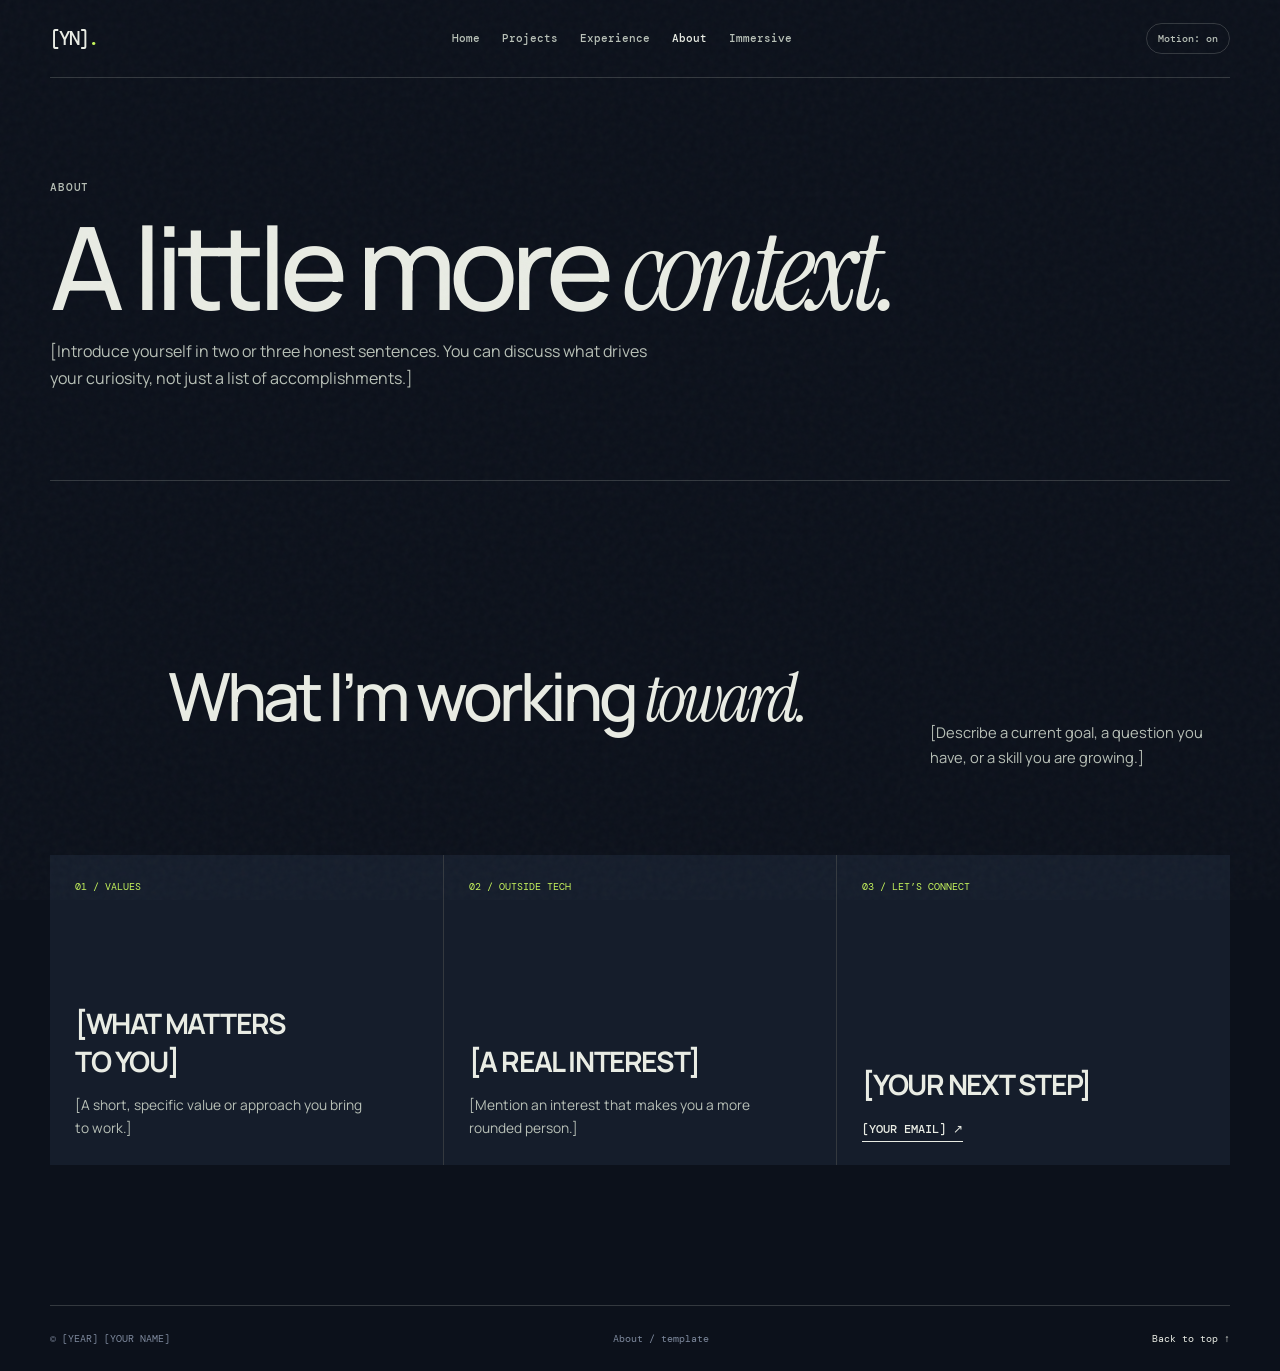
==== pages/about.html @ edbf1d2f "Build modular portfolio template" ====
<!doctype html><html lang="en"><head><meta charset="UTF-8"/><meta name="viewport" content="width=device-width, initial-scale=1.0"/><title>About — [YOUR NAME]</title><link rel="preconnect" href="https://fonts.googleapis.com"/><link rel="preconnect" href="https://fonts.gstatic.com" crossorigin/><link href="https://fonts.googleapis.com/css2?family=DM+Mono:wght@400;500&family=Instrument+Serif:ital@0;1&family=Manrope:wght@400;500;600;700;800&display=swap" rel="stylesheet"/><link rel="stylesheet" href="../assets/css/tokens.css"/><link rel="stylesheet" href="../assets/css/base.css"/><link rel="stylesheet" href="../assets/css/home.css"/></head><body><div class="noise"></div><header class="site-header container"><a class="wordmark" href="../index.html">[YN]<span>.</span></a><nav><a href="../index.html">Home</a><a href="projects.html">Projects</a><a href="experience.html">Experience</a><a class="is-active" href="about.html">About</a><a href="immersive.html">Immersive</a></nav><button class="motion-toggle" data-motion-toggle>Motion: on</button></header><main><section class="page-hero container reveal"><p class="eyebrow">About</p><h1>A little more <em>context.</em></h1><p>[Introduce yourself in two or three honest sentences. You can discuss what drives your curiosity, not just a list of accomplishments.]</p></section><section class="section container"><div class="section-intro reveal"><h2>What I’m working <em>toward.</em></h2><p>[Describe a current goal, a question you have, or a skill you are growing.]</p></div><div class="focus-grid"><article class="focus-card reveal"><span>01 / VALUES</span><h3>[WHAT MATTERS TO YOU]</h3><p>[A short, specific value or approach you bring to work.]</p></article><article class="focus-card reveal"><span>02 / OUTSIDE TECH</span><h3>[A REAL INTEREST]</h3><p>[Mention an interest that makes you a more rounded person.]</p></article><article class="focus-card reveal"><span>03 / LET’S CONNECT</span><h3>[YOUR NEXT STEP]</h3><p><a class="text-link" href="mailto:[YOUR EMAIL]">[YOUR EMAIL] ↗</a></p></article></div></section></main><footer class="site-footer container"><span>© [YEAR] [YOUR NAME]</span><span>About / template</span><a href="#top" data-to-top>Back to top ↑</a></footer><script src="../assets/js/main.js"></script></body></html>
---- assets/css/tokens.css ----
:root {
  --ink: #0c111b;
  --ink-soft: #151d2b;
  --paper: #e9ece4;
  --paper-dim: #b8c0b7;
  --line: rgba(233, 236, 228, .18);
  --acid: #c6f55b;
  --coral: #ed725e;
  --lilac: #9b9cf5;
  --serif: "Instrument Serif", Georgia, serif;
  --sans: "Manrope", Arial, sans-serif;
  --mono: "DM Mono", monospace;
  --ease: cubic-bezier(.22, 1, .36, 1);
  --container: min(1180px, calc(100% - 48px));
}

@media (max-width: 600px) { :root { --container: min(100% - 32px, 1180px); } }
---- assets/css/base.css ----
* { box-sizing: border-box; }
html { scroll-behavior: smooth; background: var(--ink); }
body { margin: 0; background: var(--ink); color: var(--paper); font-family: var(--sans); -webkit-font-smoothing: antialiased; }
body::selection { background: var(--acid); color: var(--ink); }
a { color: inherit; } button { font: inherit; }
.container { width: var(--container); margin-inline: auto; }
.noise { position: fixed; z-index: 9; inset: 0; pointer-events: none; opacity: .04; background-image: url("data:image/svg+xml,%3Csvg viewBox='0 0 160 160' xmlns='http://www.w3.org/2000/svg'%3E%3Cfilter id='n'%3E%3CfeTurbulence type='fractalNoise' baseFrequency='.9' numOctaves='4' stitchTiles='stitch'/%3E%3C/filter%3E%3Crect width='100%25' height='100%25' filter='url(%23n)' opacity='.8'/%3E%3C/svg%3E"); }
.site-header { min-height: 78px; display: flex; align-items: center; justify-content: space-between; gap: 18px; position: relative; z-index: 10; border-bottom: 1px solid var(--line); }
.wordmark { text-decoration: none; font: 500 1.2rem var(--mono); letter-spacing: -.08em; } .wordmark span { color: var(--acid); }
nav { display: flex; gap: 22px; align-items: center; } nav a { color: var(--paper-dim); font: 500 .71rem var(--mono); text-decoration: none; transition: color .35s var(--ease); } nav a:hover, nav a.is-active { color: var(--paper); }
.motion-toggle { border: 1px solid var(--line); background: transparent; color: var(--paper-dim); border-radius: 100px; padding: 8px 11px; font: 500 .65rem var(--mono); cursor: pointer; transition: border-color .3s, color .3s; } .motion-toggle:hover { border-color: var(--acid); color: var(--acid); }
.eyebrow { color: var(--paper-dim); font: 500 .68rem var(--mono); letter-spacing: .08em; line-height: 1.6; text-transform: uppercase; }
.pulse { display: inline-block; width: 7px; height: 7px; margin-right: 8px; border-radius: 50%; background: var(--acid); box-shadow: 0 0 0 0 rgba(198,245,91,.6); animation: pulse 2.4s infinite; }
.section { padding-block: 140px; }.section-label { color: #788295; display: flex; gap: 38px; align-items: center; font: 500 .68rem var(--mono); letter-spacing: .08em; text-transform: uppercase; } .section-label span:first-child { color: var(--acid); }.section-label-light { color: #a6b0c5; }
h1, h2, h3, p { margin-top: 0; }h1, h2 { font-weight: 500; letter-spacing: -.06em; } em { font-family: var(--serif); font-weight: 400; } .lede { max-width: 520px; color: var(--paper-dim); font-size: clamp(1rem, 1.5vw, 1.14rem); line-height: 1.7; } .lede strong { color: var(--paper); font-weight: 600; }
.button { display: inline-flex; align-items: center; gap: 22px; padding: 13px 16px; font: 500 .72rem var(--mono); letter-spacing: .02em; text-decoration: none; transition: transform .35s var(--ease), background .35s var(--ease); }.button span { font-size: 1rem; }.button:hover { transform: translateY(-3px); }.button-primary { background: var(--acid); color: var(--ink); }.button-light { background: var(--paper); color: var(--ink); }.text-link { border-bottom: 1px solid currentColor; padding-bottom: 4px; color: var(--paper); font: 500 .73rem var(--mono); text-decoration: none; }.text-link span { color: var(--acid); margin-left: 5px; }
.site-footer { display: flex; justify-content: space-between; gap: 16px; padding-block: 26px; color: #7e899d; border-top: 1px solid var(--line); font: 400 .64rem var(--mono); }.site-footer a { color: var(--paper); text-decoration: none; }
.page-hero { padding-block: 100px 72px; border-bottom: 1px solid var(--line); }.page-hero h1 { max-width: 850px; margin: 20px 0 15px; font-size: clamp(3.8rem, 9vw, 8.6rem); line-height: .88; }.page-hero p { max-width: 610px; color: var(--paper-dim); line-height: 1.7; }
.reveal { opacity: 0; transform: translateY(24px); transition: opacity .8s var(--ease), transform .8s var(--ease); }.reveal.is-visible { opacity: 1; transform: none; }.reveal-delay { transition-delay: .14s; }.reveal-delay-2 { transition-delay: .26s; }
body[data-motion="reduced"] *, body[data-motion="none"] * { animation-duration: .01ms !important; animation-iteration-count: 1 !important; transition-duration: .01ms !important; scroll-behavior: auto !important; }
@keyframes pulse { 60% { box-shadow: 0 0 0 8px rgba(198,245,91,0); } }
@media (max-width: 760px) { .site-header { min-height: 68px; } nav { gap: 11px; overflow-x: auto; } nav a { font-size: .62rem; } .motion-toggle { display: none; } .section { padding-block: 82px; } .site-footer { flex-direction: column; } }
---- assets/css/home.css ----
.hero { min-height: calc(100svh - 78px); padding-top: clamp(70px, 11vw, 154px); position: relative; overflow: hidden; }.hero-copy { position: relative; z-index: 2; }.hero h1 { max-width: 890px; margin: 17px 0 25px; font-size: clamp(4.1rem, 10vw, 9.6rem); line-height: .83; }.action-row { display: flex; align-items: center; gap: 25px; margin-top: 36px; }.hero-footer { position: absolute; bottom: 30px; left: max(24px, calc((100% - min(1180px, calc(100% - 48px))) / 2)); right: max(24px, calc((100% - min(1180px, calc(100% - 48px))) / 2)); display: flex; align-items: center; gap: 13px; color: #7e899d; font: .63rem var(--mono); text-transform: uppercase; letter-spacing: .05em; }.hero-footer span:last-child { margin-left: auto; }.scroll-line { width: 72px; height: 1px; background: var(--line); }
.hero-orbit { width: clamp(280px, 37vw, 510px); height: clamp(280px, 37vw, 510px); position: absolute; z-index: 1; top: 50px; right: -2%; border-radius: 50%; background: radial-gradient(circle at 42% 35%, rgba(155,156,245,.58), transparent 23%), radial-gradient(circle at 65% 70%, rgba(198,245,91,.35), transparent 31%), #172133; box-shadow: inset -35px -35px 70px rgba(3,7,14,.8), 0 24px 120px rgba(0,0,0,.3); }.orbit-ring { position: absolute; border: 1px solid rgba(233,236,228,.3); border-radius: 50%; }.ring-one { inset: 10%; transform: rotateX(63deg) rotateZ(-20deg); animation: orbit 12s linear infinite; }.ring-two { inset: 26%; transform: rotateY(68deg) rotateZ(42deg); animation: orbit 9s linear reverse infinite; }.orbit-dot { position: absolute; width: 9px; height: 9px; border-radius: 50%; background: var(--acid); box-shadow: 0 0 24px var(--acid); }.dot-one { left: 16%; top: 38%; }.dot-two { right: 19%; bottom: 28%; width: 6px; height: 6px; background: var(--coral); box-shadow: 0 0 20px var(--coral); }.orbit-core { position: absolute; inset: 31%; display: grid; place-content: center; border: 1px solid rgba(233,236,228,.35); border-radius: 50%; text-align: center; background: rgba(11,17,27,.18); backdrop-filter: blur(3px); }.orbit-core span { font: 500 2rem var(--mono); }.orbit-core small { margin-top: 5px; color: var(--paper-dim); font: .48rem/1.55 var(--mono); letter-spacing: .12em; }.orbit-caption { position: absolute; right: -16px; top: 24%; color: var(--paper); font: 500 .65rem/1.45 var(--mono); letter-spacing: .08em; text-transform: uppercase; }
.section-intro { display: grid; grid-template-columns: minmax(0, 1fr) 300px; gap: 56px; margin: 44px 0 70px 118px; }.section-intro h2, .work-heading h2 { font-size: clamp(2.8rem, 5.2vw, 5.3rem); line-height: .92; }.section-intro p { color: var(--paper-dim); font-size: .92rem; line-height: 1.7; align-self: end; }.signal-list { padding: 0; margin: 0; list-style: none; border-top: 1px solid var(--line); }.signal-item { display: grid; grid-template-columns: 118px 1fr; gap: 20px; padding: 28px 0 32px; border-bottom: 1px solid var(--line); }.signal-item time, .signal-item .index { color: var(--acid); font: .67rem var(--mono); }.signal-item div { display: grid; grid-template-columns: 50px minmax(180px, .7fr) 1.3fr; align-items: start; }.signal-item h3 { margin: 0; font-size: clamp(1.1rem, 1.7vw, 1.45rem); letter-spacing: -.04em; }.signal-item p { margin: 0; color: var(--paper-dim); font-size: .86rem; line-height: 1.7; }
.focus-section { background: var(--ink-soft); }.focus-grid { display: grid; grid-template-columns: repeat(3,1fr); gap: 1px; margin-top: 42px; background: var(--line); }.focus-card { min-height: 310px; padding: 25px; background: var(--ink-soft); display: flex; flex-direction: column; transition: background .4s var(--ease); }.focus-card:hover { background: #202b3e; }.focus-card span { color: var(--acid); font: .65rem var(--mono); }.focus-card h3 { max-width: 240px; margin: auto 0 14px; font-size: clamp(1.45rem, 2.2vw, 2rem); letter-spacing: -.05em; }.focus-card p { color: var(--paper-dim); max-width: 290px; margin: 0; font-size: .86rem; line-height: 1.65; }
.work-heading { display: flex; align-items: end; justify-content: space-between; gap: 32px; margin: 42px 0 55px 118px; }.work-heading h2 { margin: 0; }.work-grid { display: grid; grid-template-columns: 1.4fr 1fr; gap: 12px; }.work-card { min-height: 405px; padding: 18px; display: grid; grid-template-rows: auto 1fr auto; position: relative; background: #d7ddd3; color: var(--ink); overflow: hidden; text-decoration: none; transition: transform .45s var(--ease); }.work-card:hover { transform: translateY(-6px); }.work-card-large { grid-row: span 2; min-height: 822px; background: #ccd5fc; }.work-index, .work-meta p { font: .67rem var(--mono); }.work-card b { position: absolute; top: 18px; right: 18px; font-size: 1.2rem; transition: transform .4s var(--ease); }.work-card:hover b { transform: translate(4px, -4px); }.work-meta { position: relative; z-index: 2; }.work-meta p { margin: 0 0 8px; opacity: .65; }.work-meta h3 { margin: 0 0 5px; font-size: clamp(1.6rem, 2.8vw, 2.7rem); letter-spacing: -.07em; }.work-meta span { font: .64rem var(--mono); opacity: .7; }.project-shape { position: absolute; inset: 24%; display: grid; place-items: center; }.project-shape i { display: block; position: absolute; border-radius: 50%; }.shape-coral i:nth-child(1) { width: 70%; aspect-ratio: 1; border: 1px solid #ef725e; }.shape-coral i:nth-child(2) { width: 40%; aspect-ratio: 1; background: var(--coral); box-shadow: 0 0 0 25px rgba(237,114,94,.12); }.shape-coral i:nth-child(3) { width: 11px; height: 11px; top: 18%; right: 16%; background: var(--ink); }.shape-lilac { inset: 18%; }.shape-lilac i:first-child { width: 80%; aspect-ratio: 1; background: var(--lilac); clip-path: polygon(50% 0, 100% 50%, 50% 100%, 0 50%); }.shape-lilac i:last-child { width: 38%; aspect-ratio: 1; background: var(--ink); transform: rotate(45deg); }.shape-lime i:first-child { width: 82%; aspect-ratio: 1; background: var(--acid); border-radius: 46% 54% 65% 35% / 53% 34% 66% 47%; }.shape-lime i:nth-child(2) { width: 56%; height: 2px; background: var(--ink); transform: rotate(-42deg); }.shape-lime i:last-child { width: 13px; height: 13px; background: var(--ink); right: 12%; bottom: 8%; }
.closing-section { padding: 130px 0; color: var(--ink); background: var(--acid); }.closing-section .eyebrow { color: #3d5420; }.closing-section h2 { margin: 26px 0 35px; font-size: clamp(3.5rem, 8vw, 8rem); line-height: .83; }.closing-section .button { background: var(--ink); color: var(--paper); }
@keyframes orbit { to { transform: rotateX(63deg) rotateZ(340deg); } }
@media (max-width: 900px) { .hero-orbit { opacity: .65; right: -16%; top: 120px; }.section-intro, .work-heading { margin-left: 0; }.section-intro { grid-template-columns: 1fr; gap: 12px; }.signal-item { grid-template-columns: 90px 1fr; }.signal-item div { grid-template-columns: 42px 1fr; }.signal-item p { grid-column: 2; margin-top: 12px; }.work-grid { grid-template-columns: 1fr 1fr; }.work-card-large { grid-row: auto; grid-column: 1 / -1; min-height: 500px; } }
@media (max-width: 600px) { .hero { min-height: 760px; padding-top: 83px; }.hero h1 { font-size: clamp(3.7rem, 17vw, 5.7rem); }.hero-orbit { width: 270px; height: 270px; top: 370px; right: -55px; }.hero-footer { bottom: 24px; }.hero-footer span:first-child, .scroll-line { display: none; }.action-row { align-items: flex-start; flex-direction: column; gap: 20px; }.signal-item { grid-template-columns: 1fr; gap: 12px; }.focus-grid, .work-grid { grid-template-columns: 1fr; }.work-card, .work-card-large { min-height: 370px; grid-column: auto; }.work-heading { align-items: flex-start; flex-direction: column; }.closing-section { padding-block: 90px; } }
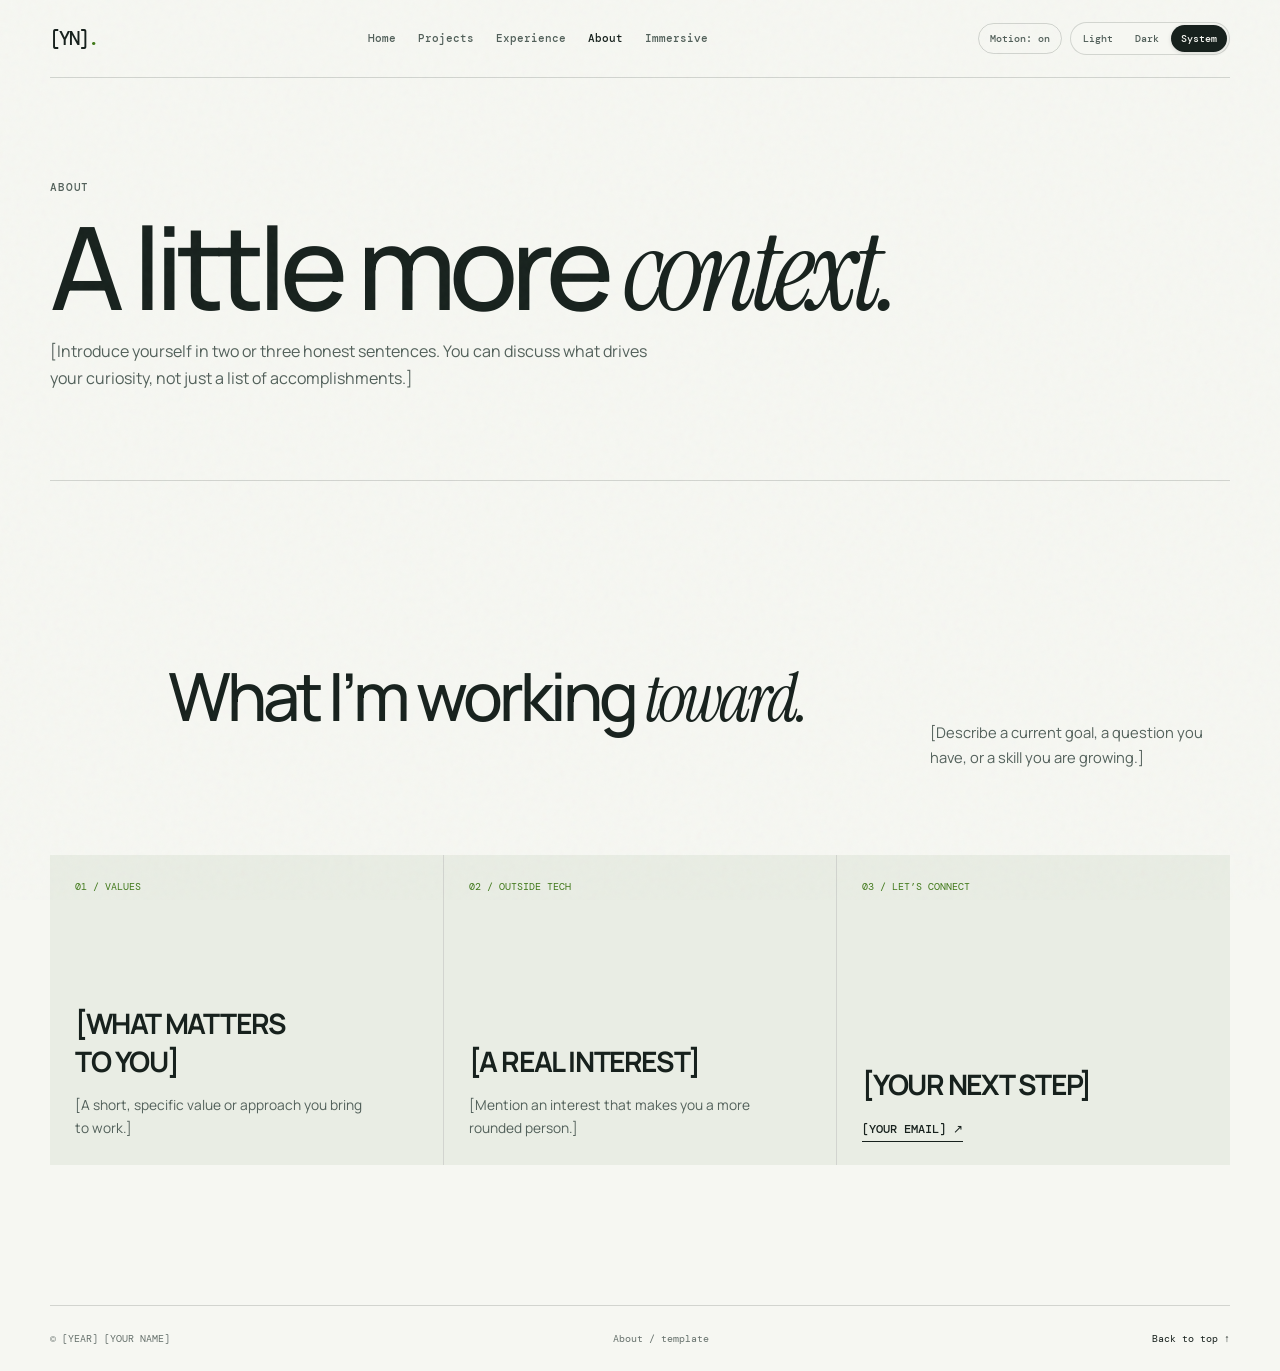
==== commit 1e05aed8: "Add Light, Dark, and System theme selector" ====
--- a/pages/about.html
+++ b/pages/about.html
@@ -1 +1,33 @@
-<!doctype html><html lang="en"><head><meta charset="UTF-8"/><meta name="viewport" content="width=device-width, initial-scale=1.0"/><title>About — [YOUR NAME]</title><link rel="preconnect" href="https://fonts.googleapis.com"/><link rel="preconnect" href="https://fonts.gstatic.com" crossorigin/><link href="https://fonts.googleapis.com/css2?family=DM+Mono:wght@400;500&family=Instrument+Serif:ital@0;1&family=Manrope:wght@400;500;600;700;800&display=swap" rel="stylesheet"/><link rel="stylesheet" href="../assets/css/tokens.css"/><link rel="stylesheet" href="../assets/css/base.css"/><link rel="stylesheet" href="../assets/css/home.css"/></head><body><div class="noise"></div><header class="site-header container"><a class="wordmark" href="../index.html">[YN]<span>.</span></a><nav><a href="../index.html">Home</a><a href="projects.html">Projects</a><a href="experience.html">Experience</a><a class="is-active" href="about.html">About</a><a href="immersive.html">Immersive</a></nav><button class="motion-toggle" data-motion-toggle>Motion: on</button></header><main><section class="page-hero container reveal"><p class="eyebrow">About</p><h1>A little more <em>context.</em></h1><p>[Introduce yourself in two or three honest sentences. You can discuss what drives your curiosity, not just a list of accomplishments.]</p></section><section class="section container"><div class="section-intro reveal"><h2>What I’m working <em>toward.</em></h2><p>[Describe a current goal, a question you have, or a skill you are growing.]</p></div><div class="focus-grid"><article class="focus-card reveal"><span>01 / VALUES</span><h3>[WHAT MATTERS TO YOU]</h3><p>[A short, specific value or approach you bring to work.]</p></article><article class="focus-card reveal"><span>02 / OUTSIDE TECH</span><h3>[A REAL INTEREST]</h3><p>[Mention an interest that makes you a more rounded person.]</p></article><article class="focus-card reveal"><span>03 / LET’S CONNECT</span><h3>[YOUR NEXT STEP]</h3><p><a class="text-link" href="mailto:[YOUR EMAIL]">[YOUR EMAIL] ↗</a></p></article></div></section></main><footer class="site-footer container"><span>© [YEAR] [YOUR NAME]</span><span>About / template</span><a href="#top" data-to-top>Back to top ↑</a></footer><script src="../assets/js/main.js"></script></body></html>
+<!doctype html>
+<html lang="en">
+  <head>
+    <meta charset="UTF-8" />
+    <meta name="viewport" content="width=device-width, initial-scale=1.0" />
+    <title>About — [YOUR NAME]</title>
+    <script>(function(){var m;try{m=localStorage.getItem('portfolio-theme')}catch(e){}if(m!=='light'&&m!=='dark'&&m!=='system')m='system';var d=window.matchMedia&&window.matchMedia('(prefers-color-scheme: dark)').matches;document.documentElement.dataset.theme=m==='system'?(d?'dark':'light'):m;document.documentElement.dataset.themeMode=m}())</script>
+    <link rel="preconnect" href="https://fonts.googleapis.com" />
+    <link rel="preconnect" href="https://fonts.gstatic.com" crossorigin />
+    <link href="https://fonts.googleapis.com/css2?family=DM+Mono:wght@400;500&family=Instrument+Serif:ital@0;1&family=Manrope:wght@400;500;600;700;800&display=swap" rel="stylesheet" />
+    <link rel="stylesheet" href="../assets/css/tokens.css" />
+    <link rel="stylesheet" href="../assets/css/base.css" />
+    <link rel="stylesheet" href="../assets/css/home.css" />
+  </head>
+  <body>
+    <div class="noise" aria-hidden="true"></div>
+    <header class="site-header container">
+      <a class="wordmark" href="../index.html" aria-label="Home">[YN]<span>.</span></a>
+      <nav aria-label="Primary navigation"><a href="../index.html">Home</a><a href="projects.html">Projects</a><a href="experience.html">Experience</a><a class="is-active" href="about.html">About</a><a href="immersive.html">Immersive</a></nav>
+      <div class="site-controls"><button class="motion-toggle" type="button" aria-pressed="false" data-motion-toggle>Motion: on</button><div class="theme-switcher" role="group" aria-label="Colour theme"><button class="theme-choice" type="button" aria-pressed="false" data-theme-choice="light">Light</button><button class="theme-choice" type="button" aria-pressed="false" data-theme-choice="dark">Dark</button><button class="theme-choice" type="button" aria-pressed="false" data-theme-choice="system">System</button></div></div>
+    </header>
+    <main>
+      <section class="page-hero container reveal"><p class="eyebrow">About</p><h1>A little more <em>context.</em></h1><p>[Introduce yourself in two or three honest sentences. You can discuss what drives your curiosity, not just a list of accomplishments.]</p></section>
+      <section class="section container">
+        <div class="section-intro reveal"><h2>What I’m working <em>toward.</em></h2><p>[Describe a current goal, a question you have, or a skill you are growing.]</p></div>
+        <div class="focus-grid"><article class="focus-card reveal"><span>01 / VALUES</span><h3>[WHAT MATTERS TO YOU]</h3><p>[A short, specific value or approach you bring to work.]</p></article><article class="focus-card reveal"><span>02 / OUTSIDE TECH</span><h3>[A REAL INTEREST]</h3><p>[Mention an interest that makes you a more rounded person.]</p></article><article class="focus-card reveal"><span>03 / LET’S CONNECT</span><h3>[YOUR NEXT STEP]</h3><p><a class="text-link" href="mailto:[YOUR EMAIL]">[YOUR EMAIL] ↗</a></p></article></div>
+      </section>
+    </main>
+    <footer class="site-footer container"><span>© [YEAR] [YOUR NAME]</span><span>About / template</span><a href="#top" data-to-top>Back to top ↑</a></footer>
+    <script src="../assets/js/main.js"></script>
+  </body>
+</html>
+
--- a/assets/css/tokens.css
+++ b/assets/css/tokens.css
@@ -1,12 +1,24 @@
 :root {
   --ink: #0c111b;
   --ink-soft: #151d2b;
+  --ink-contrast: #0c111b;
   --paper: #e9ece4;
   --paper-dim: #b8c0b7;
   --line: rgba(233, 236, 228, .18);
   --acid: #c6f55b;
   --coral: #ed725e;
   --lilac: #9b9cf5;
+  --surface-hover: #202b3e;
+  --label-muted: #788295;
+  --label-on-surface: #a6b0c5;
+  --footer-muted: #7e899d;
+  --orbit-surface: #172133;
+  --orbit-inset-shadow: rgba(3, 7, 14, .8);
+  --orbit-drop-shadow: rgba(0, 0, 0, .3);
+  --orbit-ring: rgba(233, 236, 228, .3);
+  --orbit-core: rgba(11, 17, 27, .18);
+  --immersive-bg: #080d16;
+  --immersive-guide: #94a0b2;
   --serif: "Instrument Serif", Georgia, serif;
   --sans: "Manrope", Arial, sans-serif;
   --mono: "DM Mono", monospace;
@@ -14,4 +26,28 @@
   --container: min(1180px, calc(100% - 48px));
 }
 
+:root[data-theme="light"] {
+  --ink: #f6f7f2;
+  --ink-soft: #e9ede4;
+  --ink-contrast: #121a17;
+  --paper: #17211d;
+  --paper-dim: #52605a;
+  --line: rgba(23, 33, 29, .16);
+  --acid: #3f7818;
+  --coral: #bf5545;
+  --lilac: #6665c8;
+  --surface-hover: #dce3d6;
+  --label-muted: #64716a;
+  --label-on-surface: #5f6d65;
+  --footer-muted: #66716c;
+  --orbit-surface: #dce1f0;
+  --orbit-inset-shadow: rgba(78, 87, 124, .19);
+  --orbit-drop-shadow: rgba(35, 45, 40, .14);
+  --orbit-ring: rgba(23, 33, 29, .3);
+  --orbit-core: rgba(246, 247, 242, .44);
+  --immersive-bg: #eef2e9;
+  --immersive-guide: #52605a;
+}
+
 @media (max-width: 600px) { :root { --container: min(100% - 32px, 1180px); } }
+
--- a/assets/css/base.css
+++ b/assets/css/base.css
@@ -1,22 +1,23 @@
 * { box-sizing: border-box; }
 html { scroll-behavior: smooth; background: var(--ink); }
-body { margin: 0; background: var(--ink); color: var(--paper); font-family: var(--sans); -webkit-font-smoothing: antialiased; }
-body::selection { background: var(--acid); color: var(--ink); }
+body { margin: 0; background: var(--ink); color: var(--paper); font-family: var(--sans); -webkit-font-smoothing: antialiased; transition: background-color .45s var(--ease), color .45s var(--ease); }
+body::selection { background: var(--acid); color: var(--ink-contrast); }
 a { color: inherit; } button { font: inherit; }
 .container { width: var(--container); margin-inline: auto; }
 .noise { position: fixed; z-index: 9; inset: 0; pointer-events: none; opacity: .04; background-image: url("data:image/svg+xml,%3Csvg viewBox='0 0 160 160' xmlns='http://www.w3.org/2000/svg'%3E%3Cfilter id='n'%3E%3CfeTurbulence type='fractalNoise' baseFrequency='.9' numOctaves='4' stitchTiles='stitch'/%3E%3C/filter%3E%3Crect width='100%25' height='100%25' filter='url(%23n)' opacity='.8'/%3E%3C/svg%3E"); }
 .site-header { min-height: 78px; display: flex; align-items: center; justify-content: space-between; gap: 18px; position: relative; z-index: 10; border-bottom: 1px solid var(--line); }
 .wordmark { text-decoration: none; font: 500 1.2rem var(--mono); letter-spacing: -.08em; } .wordmark span { color: var(--acid); }
 nav { display: flex; gap: 22px; align-items: center; } nav a { color: var(--paper-dim); font: 500 .71rem var(--mono); text-decoration: none; transition: color .35s var(--ease); } nav a:hover, nav a.is-active { color: var(--paper); }
-.motion-toggle { border: 1px solid var(--line); background: transparent; color: var(--paper-dim); border-radius: 100px; padding: 8px 11px; font: 500 .65rem var(--mono); cursor: pointer; transition: border-color .3s, color .3s; } .motion-toggle:hover { border-color: var(--acid); color: var(--acid); }
+.site-controls { display: flex; align-items: center; gap: 8px; }.theme-switcher { display: inline-flex; align-items: center; gap: 2px; padding: 2px; border: 1px solid var(--line); border-radius: 100px; background: color-mix(in srgb, var(--ink) 92%, transparent); }.theme-choice, .motion-toggle { border: 1px solid transparent; background: transparent; color: var(--paper-dim); border-radius: 100px; padding: 6px 9px; font: 500 .65rem var(--mono); cursor: pointer; transition: border-color .3s, color .3s, background-color .3s var(--ease), box-shadow .3s var(--ease); }.theme-choice:hover, .motion-toggle:hover { color: var(--paper); }.theme-choice.is-active { background: var(--paper); color: var(--ink); box-shadow: 0 1px 4px rgba(0, 0, 0, .14); }.motion-toggle { border-color: var(--line); padding: 8px 11px; }.motion-toggle:hover { border-color: var(--acid); color: var(--acid); }
 .eyebrow { color: var(--paper-dim); font: 500 .68rem var(--mono); letter-spacing: .08em; line-height: 1.6; text-transform: uppercase; }
 .pulse { display: inline-block; width: 7px; height: 7px; margin-right: 8px; border-radius: 50%; background: var(--acid); box-shadow: 0 0 0 0 rgba(198,245,91,.6); animation: pulse 2.4s infinite; }
-.section { padding-block: 140px; }.section-label { color: #788295; display: flex; gap: 38px; align-items: center; font: 500 .68rem var(--mono); letter-spacing: .08em; text-transform: uppercase; } .section-label span:first-child { color: var(--acid); }.section-label-light { color: #a6b0c5; }
+.section { padding-block: 140px; }.section-label { color: var(--label-muted); display: flex; gap: 38px; align-items: center; font: 500 .68rem var(--mono); letter-spacing: .08em; text-transform: uppercase; } .section-label span:first-child { color: var(--acid); }.section-label-light { color: var(--label-on-surface); }
 h1, h2, h3, p { margin-top: 0; }h1, h2 { font-weight: 500; letter-spacing: -.06em; } em { font-family: var(--serif); font-weight: 400; } .lede { max-width: 520px; color: var(--paper-dim); font-size: clamp(1rem, 1.5vw, 1.14rem); line-height: 1.7; } .lede strong { color: var(--paper); font-weight: 600; }
-.button { display: inline-flex; align-items: center; gap: 22px; padding: 13px 16px; font: 500 .72rem var(--mono); letter-spacing: .02em; text-decoration: none; transition: transform .35s var(--ease), background .35s var(--ease); }.button span { font-size: 1rem; }.button:hover { transform: translateY(-3px); }.button-primary { background: var(--acid); color: var(--ink); }.button-light { background: var(--paper); color: var(--ink); }.text-link { border-bottom: 1px solid currentColor; padding-bottom: 4px; color: var(--paper); font: 500 .73rem var(--mono); text-decoration: none; }.text-link span { color: var(--acid); margin-left: 5px; }
-.site-footer { display: flex; justify-content: space-between; gap: 16px; padding-block: 26px; color: #7e899d; border-top: 1px solid var(--line); font: 400 .64rem var(--mono); }.site-footer a { color: var(--paper); text-decoration: none; }
+.button { display: inline-flex; align-items: center; gap: 22px; padding: 13px 16px; font: 500 .72rem var(--mono); letter-spacing: .02em; text-decoration: none; transition: transform .35s var(--ease), background .35s var(--ease); }.button span { font-size: 1rem; }.button:hover { transform: translateY(-3px); }.button-primary { background: var(--acid); color: var(--ink-contrast); }.button-light { background: var(--paper); color: var(--ink); }.text-link { border-bottom: 1px solid currentColor; padding-bottom: 4px; color: var(--paper); font: 500 .73rem var(--mono); text-decoration: none; }.text-link span { color: var(--acid); margin-left: 5px; }
+.site-footer { display: flex; justify-content: space-between; gap: 16px; padding-block: 26px; color: var(--footer-muted); border-top: 1px solid var(--line); font: 400 .64rem var(--mono); }.site-footer a { color: var(--paper); text-decoration: none; }
 .page-hero { padding-block: 100px 72px; border-bottom: 1px solid var(--line); }.page-hero h1 { max-width: 850px; margin: 20px 0 15px; font-size: clamp(3.8rem, 9vw, 8.6rem); line-height: .88; }.page-hero p { max-width: 610px; color: var(--paper-dim); line-height: 1.7; }
 .reveal { opacity: 0; transform: translateY(24px); transition: opacity .8s var(--ease), transform .8s var(--ease); }.reveal.is-visible { opacity: 1; transform: none; }.reveal-delay { transition-delay: .14s; }.reveal-delay-2 { transition-delay: .26s; }
 body[data-motion="reduced"] *, body[data-motion="none"] * { animation-duration: .01ms !important; animation-iteration-count: 1 !important; transition-duration: .01ms !important; scroll-behavior: auto !important; }
 @keyframes pulse { 60% { box-shadow: 0 0 0 8px rgba(198,245,91,0); } }
-@media (max-width: 760px) { .site-header { min-height: 68px; } nav { gap: 11px; overflow-x: auto; } nav a { font-size: .62rem; } .motion-toggle { display: none; } .section { padding-block: 82px; } .site-footer { flex-direction: column; } }
+@media (max-width: 760px) { .site-header { min-height: 68px; } nav { min-width: 0; gap: 11px; overflow-x: auto; } nav a { font-size: .62rem; } .motion-toggle { display: none; } .theme-switcher { gap: 0; }.theme-choice { padding: 6px 7px; font-size: .59rem; }.section { padding-block: 82px; } .site-footer { flex-direction: column; } }
+
--- a/assets/css/home.css
+++ b/assets/css/home.css
@@ -1,9 +1,10 @@
-.hero { min-height: calc(100svh - 78px); padding-top: clamp(70px, 11vw, 154px); position: relative; overflow: hidden; }.hero-copy { position: relative; z-index: 2; }.hero h1 { max-width: 890px; margin: 17px 0 25px; font-size: clamp(4.1rem, 10vw, 9.6rem); line-height: .83; }.action-row { display: flex; align-items: center; gap: 25px; margin-top: 36px; }.hero-footer { position: absolute; bottom: 30px; left: max(24px, calc((100% - min(1180px, calc(100% - 48px))) / 2)); right: max(24px, calc((100% - min(1180px, calc(100% - 48px))) / 2)); display: flex; align-items: center; gap: 13px; color: #7e899d; font: .63rem var(--mono); text-transform: uppercase; letter-spacing: .05em; }.hero-footer span:last-child { margin-left: auto; }.scroll-line { width: 72px; height: 1px; background: var(--line); }
-.hero-orbit { width: clamp(280px, 37vw, 510px); height: clamp(280px, 37vw, 510px); position: absolute; z-index: 1; top: 50px; right: -2%; border-radius: 50%; background: radial-gradient(circle at 42% 35%, rgba(155,156,245,.58), transparent 23%), radial-gradient(circle at 65% 70%, rgba(198,245,91,.35), transparent 31%), #172133; box-shadow: inset -35px -35px 70px rgba(3,7,14,.8), 0 24px 120px rgba(0,0,0,.3); }.orbit-ring { position: absolute; border: 1px solid rgba(233,236,228,.3); border-radius: 50%; }.ring-one { inset: 10%; transform: rotateX(63deg) rotateZ(-20deg); animation: orbit 12s linear infinite; }.ring-two { inset: 26%; transform: rotateY(68deg) rotateZ(42deg); animation: orbit 9s linear reverse infinite; }.orbit-dot { position: absolute; width: 9px; height: 9px; border-radius: 50%; background: var(--acid); box-shadow: 0 0 24px var(--acid); }.dot-one { left: 16%; top: 38%; }.dot-two { right: 19%; bottom: 28%; width: 6px; height: 6px; background: var(--coral); box-shadow: 0 0 20px var(--coral); }.orbit-core { position: absolute; inset: 31%; display: grid; place-content: center; border: 1px solid rgba(233,236,228,.35); border-radius: 50%; text-align: center; background: rgba(11,17,27,.18); backdrop-filter: blur(3px); }.orbit-core span { font: 500 2rem var(--mono); }.orbit-core small { margin-top: 5px; color: var(--paper-dim); font: .48rem/1.55 var(--mono); letter-spacing: .12em; }.orbit-caption { position: absolute; right: -16px; top: 24%; color: var(--paper); font: 500 .65rem/1.45 var(--mono); letter-spacing: .08em; text-transform: uppercase; }
+.hero { min-height: calc(100svh - 78px); padding-top: clamp(70px, 11vw, 154px); position: relative; overflow: hidden; }.hero-copy { position: relative; z-index: 2; }.hero h1 { max-width: 890px; margin: 17px 0 25px; font-size: clamp(4.1rem, 10vw, 9.6rem); line-height: .83; }.action-row { display: flex; align-items: center; gap: 25px; margin-top: 36px; }.hero-footer { position: absolute; bottom: 30px; left: max(24px, calc((100% - min(1180px, calc(100% - 48px))) / 2)); right: max(24px, calc((100% - min(1180px, calc(100% - 48px))) / 2)); display: flex; align-items: center; gap: 13px; color: var(--footer-muted); font: .63rem var(--mono); text-transform: uppercase; letter-spacing: .05em; }.hero-footer span:last-child { margin-left: auto; }.scroll-line { width: 72px; height: 1px; background: var(--line); }
+.hero-orbit { width: clamp(280px, 37vw, 510px); height: clamp(280px, 37vw, 510px); position: absolute; z-index: 1; top: 50px; right: -2%; border-radius: 50%; background: radial-gradient(circle at 42% 35%, rgba(155,156,245,.58), transparent 23%), radial-gradient(circle at 65% 70%, rgba(198,245,91,.35), transparent 31%), var(--orbit-surface); box-shadow: inset -35px -35px 70px var(--orbit-inset-shadow), 0 24px 120px var(--orbit-drop-shadow); }.orbit-ring { position: absolute; border: 1px solid var(--orbit-ring); border-radius: 50%; }.ring-one { inset: 10%; transform: rotateX(63deg) rotateZ(-20deg); animation: orbit 12s linear infinite; }.ring-two { inset: 26%; transform: rotateY(68deg) rotateZ(42deg); animation: orbit 9s linear reverse infinite; }.orbit-dot { position: absolute; width: 9px; height: 9px; border-radius: 50%; background: var(--acid); box-shadow: 0 0 24px var(--acid); }.dot-one { left: 16%; top: 38%; }.dot-two { right: 19%; bottom: 28%; width: 6px; height: 6px; background: var(--coral); box-shadow: 0 0 20px var(--coral); }.orbit-core { position: absolute; inset: 31%; display: grid; place-content: center; border: 1px solid var(--orbit-ring); border-radius: 50%; text-align: center; background: var(--orbit-core); backdrop-filter: blur(3px); }.orbit-core span { font: 500 2rem var(--mono); }.orbit-core small { margin-top: 5px; color: var(--paper-dim); font: .48rem/1.55 var(--mono); letter-spacing: .12em; }.orbit-caption { position: absolute; right: -16px; top: 24%; color: var(--paper); font: 500 .65rem/1.45 var(--mono); letter-spacing: .08em; text-transform: uppercase; }
 .section-intro { display: grid; grid-template-columns: minmax(0, 1fr) 300px; gap: 56px; margin: 44px 0 70px 118px; }.section-intro h2, .work-heading h2 { font-size: clamp(2.8rem, 5.2vw, 5.3rem); line-height: .92; }.section-intro p { color: var(--paper-dim); font-size: .92rem; line-height: 1.7; align-self: end; }.signal-list { padding: 0; margin: 0; list-style: none; border-top: 1px solid var(--line); }.signal-item { display: grid; grid-template-columns: 118px 1fr; gap: 20px; padding: 28px 0 32px; border-bottom: 1px solid var(--line); }.signal-item time, .signal-item .index { color: var(--acid); font: .67rem var(--mono); }.signal-item div { display: grid; grid-template-columns: 50px minmax(180px, .7fr) 1.3fr; align-items: start; }.signal-item h3 { margin: 0; font-size: clamp(1.1rem, 1.7vw, 1.45rem); letter-spacing: -.04em; }.signal-item p { margin: 0; color: var(--paper-dim); font-size: .86rem; line-height: 1.7; }
-.focus-section { background: var(--ink-soft); }.focus-grid { display: grid; grid-template-columns: repeat(3,1fr); gap: 1px; margin-top: 42px; background: var(--line); }.focus-card { min-height: 310px; padding: 25px; background: var(--ink-soft); display: flex; flex-direction: column; transition: background .4s var(--ease); }.focus-card:hover { background: #202b3e; }.focus-card span { color: var(--acid); font: .65rem var(--mono); }.focus-card h3 { max-width: 240px; margin: auto 0 14px; font-size: clamp(1.45rem, 2.2vw, 2rem); letter-spacing: -.05em; }.focus-card p { color: var(--paper-dim); max-width: 290px; margin: 0; font-size: .86rem; line-height: 1.65; }
-.work-heading { display: flex; align-items: end; justify-content: space-between; gap: 32px; margin: 42px 0 55px 118px; }.work-heading h2 { margin: 0; }.work-grid { display: grid; grid-template-columns: 1.4fr 1fr; gap: 12px; }.work-card { min-height: 405px; padding: 18px; display: grid; grid-template-rows: auto 1fr auto; position: relative; background: #d7ddd3; color: var(--ink); overflow: hidden; text-decoration: none; transition: transform .45s var(--ease); }.work-card:hover { transform: translateY(-6px); }.work-card-large { grid-row: span 2; min-height: 822px; background: #ccd5fc; }.work-index, .work-meta p { font: .67rem var(--mono); }.work-card b { position: absolute; top: 18px; right: 18px; font-size: 1.2rem; transition: transform .4s var(--ease); }.work-card:hover b { transform: translate(4px, -4px); }.work-meta { position: relative; z-index: 2; }.work-meta p { margin: 0 0 8px; opacity: .65; }.work-meta h3 { margin: 0 0 5px; font-size: clamp(1.6rem, 2.8vw, 2.7rem); letter-spacing: -.07em; }.work-meta span { font: .64rem var(--mono); opacity: .7; }.project-shape { position: absolute; inset: 24%; display: grid; place-items: center; }.project-shape i { display: block; position: absolute; border-radius: 50%; }.shape-coral i:nth-child(1) { width: 70%; aspect-ratio: 1; border: 1px solid #ef725e; }.shape-coral i:nth-child(2) { width: 40%; aspect-ratio: 1; background: var(--coral); box-shadow: 0 0 0 25px rgba(237,114,94,.12); }.shape-coral i:nth-child(3) { width: 11px; height: 11px; top: 18%; right: 16%; background: var(--ink); }.shape-lilac { inset: 18%; }.shape-lilac i:first-child { width: 80%; aspect-ratio: 1; background: var(--lilac); clip-path: polygon(50% 0, 100% 50%, 50% 100%, 0 50%); }.shape-lilac i:last-child { width: 38%; aspect-ratio: 1; background: var(--ink); transform: rotate(45deg); }.shape-lime i:first-child { width: 82%; aspect-ratio: 1; background: var(--acid); border-radius: 46% 54% 65% 35% / 53% 34% 66% 47%; }.shape-lime i:nth-child(2) { width: 56%; height: 2px; background: var(--ink); transform: rotate(-42deg); }.shape-lime i:last-child { width: 13px; height: 13px; background: var(--ink); right: 12%; bottom: 8%; }
-.closing-section { padding: 130px 0; color: var(--ink); background: var(--acid); }.closing-section .eyebrow { color: #3d5420; }.closing-section h2 { margin: 26px 0 35px; font-size: clamp(3.5rem, 8vw, 8rem); line-height: .83; }.closing-section .button { background: var(--ink); color: var(--paper); }
+.focus-section { background: var(--ink-soft); transition: background-color .45s var(--ease); }.focus-grid { display: grid; grid-template-columns: repeat(3,1fr); gap: 1px; margin-top: 42px; background: var(--line); }.focus-card { min-height: 310px; padding: 25px; background: var(--ink-soft); display: flex; flex-direction: column; transition: background .4s var(--ease); }.focus-card:hover { background: var(--surface-hover); }.focus-card span { color: var(--acid); font: .65rem var(--mono); }.focus-card h3 { max-width: 240px; margin: auto 0 14px; font-size: clamp(1.45rem, 2.2vw, 2rem); letter-spacing: -.05em; }.focus-card p { color: var(--paper-dim); max-width: 290px; margin: 0; font-size: .86rem; line-height: 1.65; }
+.work-heading { display: flex; align-items: end; justify-content: space-between; gap: 32px; margin: 42px 0 55px 118px; }.work-heading h2 { margin: 0; }.work-grid { display: grid; grid-template-columns: 1.4fr 1fr; gap: 12px; }.work-card { min-height: 405px; padding: 18px; display: grid; grid-template-rows: auto 1fr auto; position: relative; background: #d7ddd3; color: var(--ink-contrast); overflow: hidden; text-decoration: none; transition: transform .45s var(--ease); }.work-card:hover { transform: translateY(-6px); }.work-card-large { grid-row: span 2; min-height: 822px; background: #ccd5fc; }.work-index, .work-meta p { font: .67rem var(--mono); }.work-card b { position: absolute; top: 18px; right: 18px; font-size: 1.2rem; transition: transform .4s var(--ease); }.work-card:hover b { transform: translate(4px, -4px); }.work-meta { position: relative; z-index: 2; }.work-meta p { margin: 0 0 8px; opacity: .65; }.work-meta h3 { margin: 0 0 5px; font-size: clamp(1.6rem, 2.8vw, 2.7rem); letter-spacing: -.07em; }.work-meta span { font: .64rem var(--mono); opacity: .7; }.project-shape { position: absolute; inset: 24%; display: grid; place-items: center; }.project-shape i { display: block; position: absolute; border-radius: 50%; }.shape-coral i:nth-child(1) { width: 70%; aspect-ratio: 1; border: 1px solid #ef725e; }.shape-coral i:nth-child(2) { width: 40%; aspect-ratio: 1; background: var(--coral); box-shadow: 0 0 0 25px rgba(237,114,94,.12); }.shape-coral i:nth-child(3) { width: 11px; height: 11px; top: 18%; right: 16%; background: var(--ink-contrast); }.shape-lilac { inset: 18%; }.shape-lilac i:first-child { width: 80%; aspect-ratio: 1; background: var(--lilac); clip-path: polygon(50% 0, 100% 50%, 50% 100%, 0 50%); }.shape-lilac i:last-child { width: 38%; aspect-ratio: 1; background: var(--ink-contrast); transform: rotate(45deg); }.shape-lime i:first-child { width: 82%; aspect-ratio: 1; background: var(--acid); border-radius: 46% 54% 65% 35% / 53% 34% 66% 47%; }.shape-lime i:nth-child(2) { width: 56%; height: 2px; background: var(--ink-contrast); transform: rotate(-42deg); }.shape-lime i:last-child { width: 13px; height: 13px; background: var(--ink-contrast); right: 12%; bottom: 8%; }
+.closing-section { padding: 130px 0; color: var(--ink-contrast); background: var(--acid); }.closing-section .eyebrow { color: #3d5420; }.closing-section h2 { margin: 26px 0 35px; font-size: clamp(3.5rem, 8vw, 8rem); line-height: .83; }.closing-section .button { background: var(--ink-contrast); color: var(--paper); }
 @keyframes orbit { to { transform: rotateX(63deg) rotateZ(340deg); } }
 @media (max-width: 900px) { .hero-orbit { opacity: .65; right: -16%; top: 120px; }.section-intro, .work-heading { margin-left: 0; }.section-intro { grid-template-columns: 1fr; gap: 12px; }.signal-item { grid-template-columns: 90px 1fr; }.signal-item div { grid-template-columns: 42px 1fr; }.signal-item p { grid-column: 2; margin-top: 12px; }.work-grid { grid-template-columns: 1fr 1fr; }.work-card-large { grid-row: auto; grid-column: 1 / -1; min-height: 500px; } }
 @media (max-width: 600px) { .hero { min-height: 760px; padding-top: 83px; }.hero h1 { font-size: clamp(3.7rem, 17vw, 5.7rem); }.hero-orbit { width: 270px; height: 270px; top: 370px; right: -55px; }.hero-footer { bottom: 24px; }.hero-footer span:first-child, .scroll-line { display: none; }.action-row { align-items: flex-start; flex-direction: column; gap: 20px; }.signal-item { grid-template-columns: 1fr; gap: 12px; }.focus-grid, .work-grid { grid-template-columns: 1fr; }.work-card, .work-card-large { min-height: 370px; grid-column: auto; }.work-heading { align-items: flex-start; flex-direction: column; }.closing-section { padding-block: 90px; } }
+
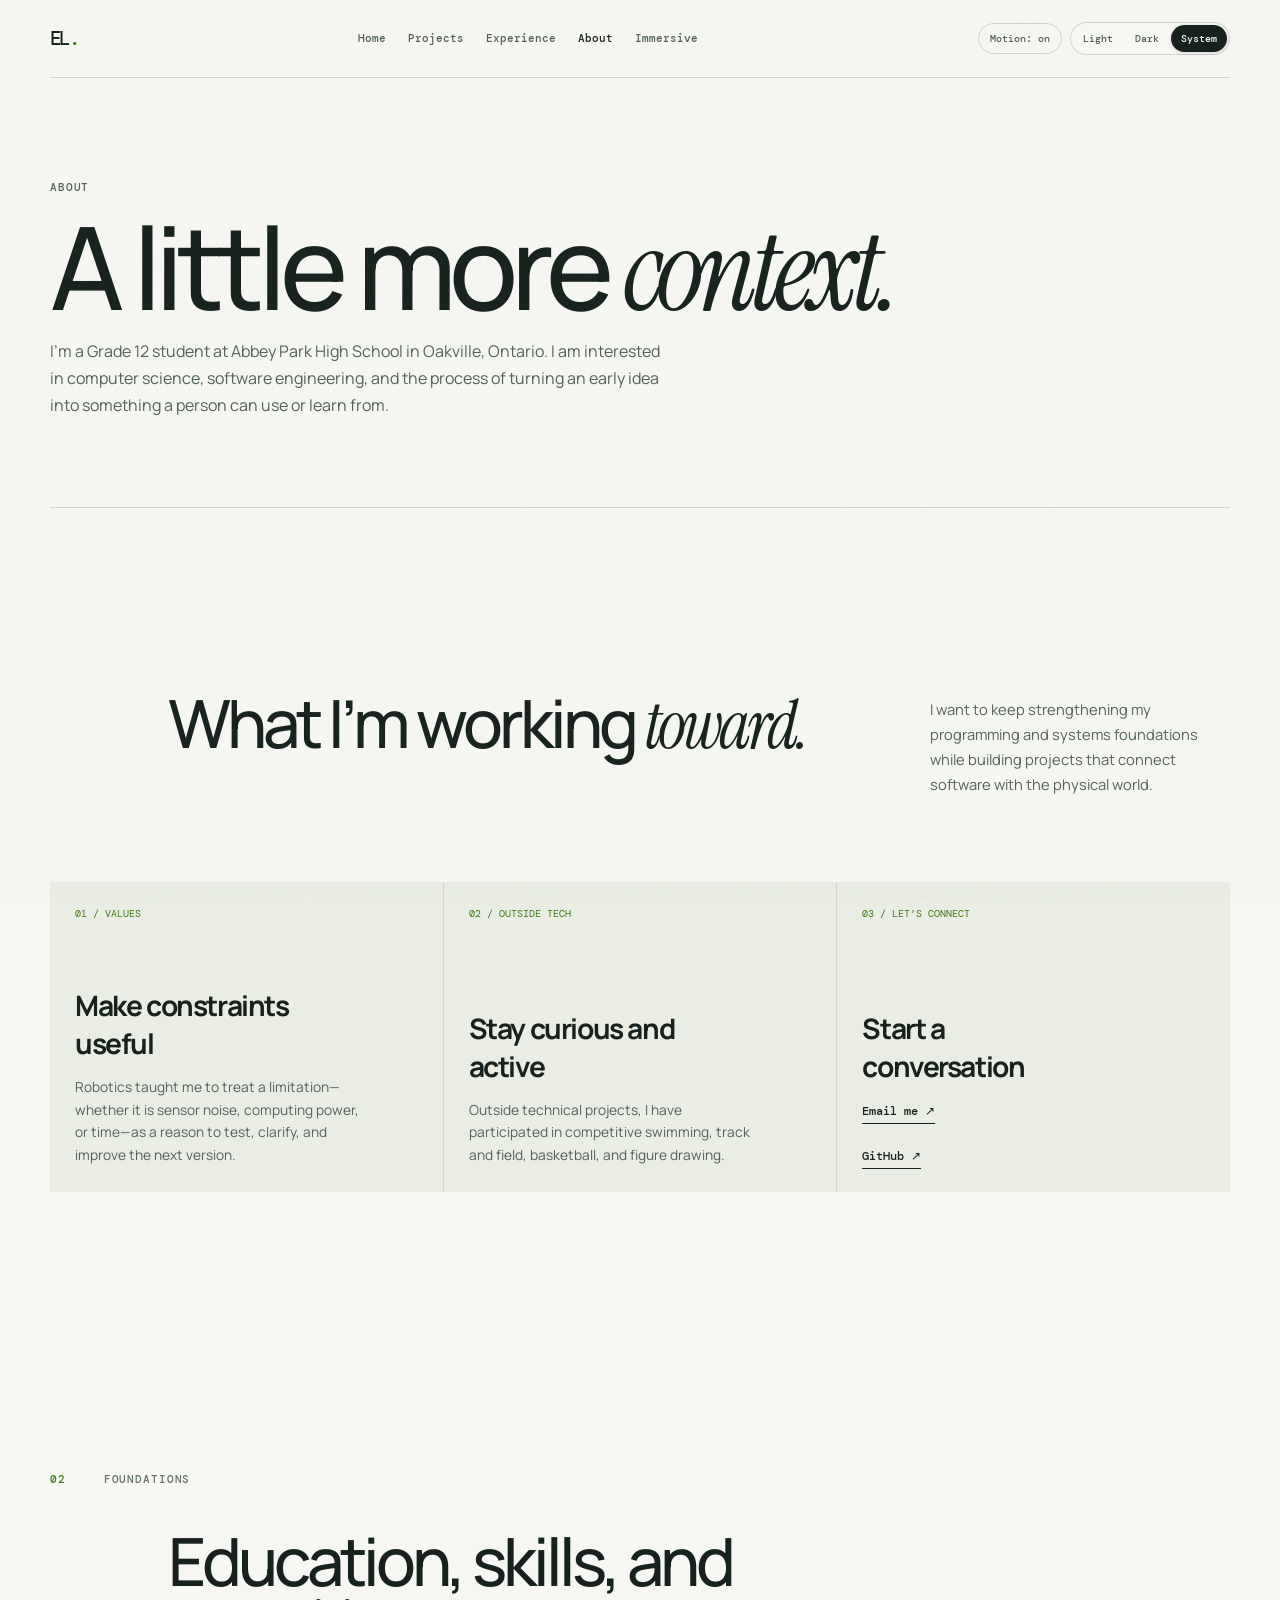
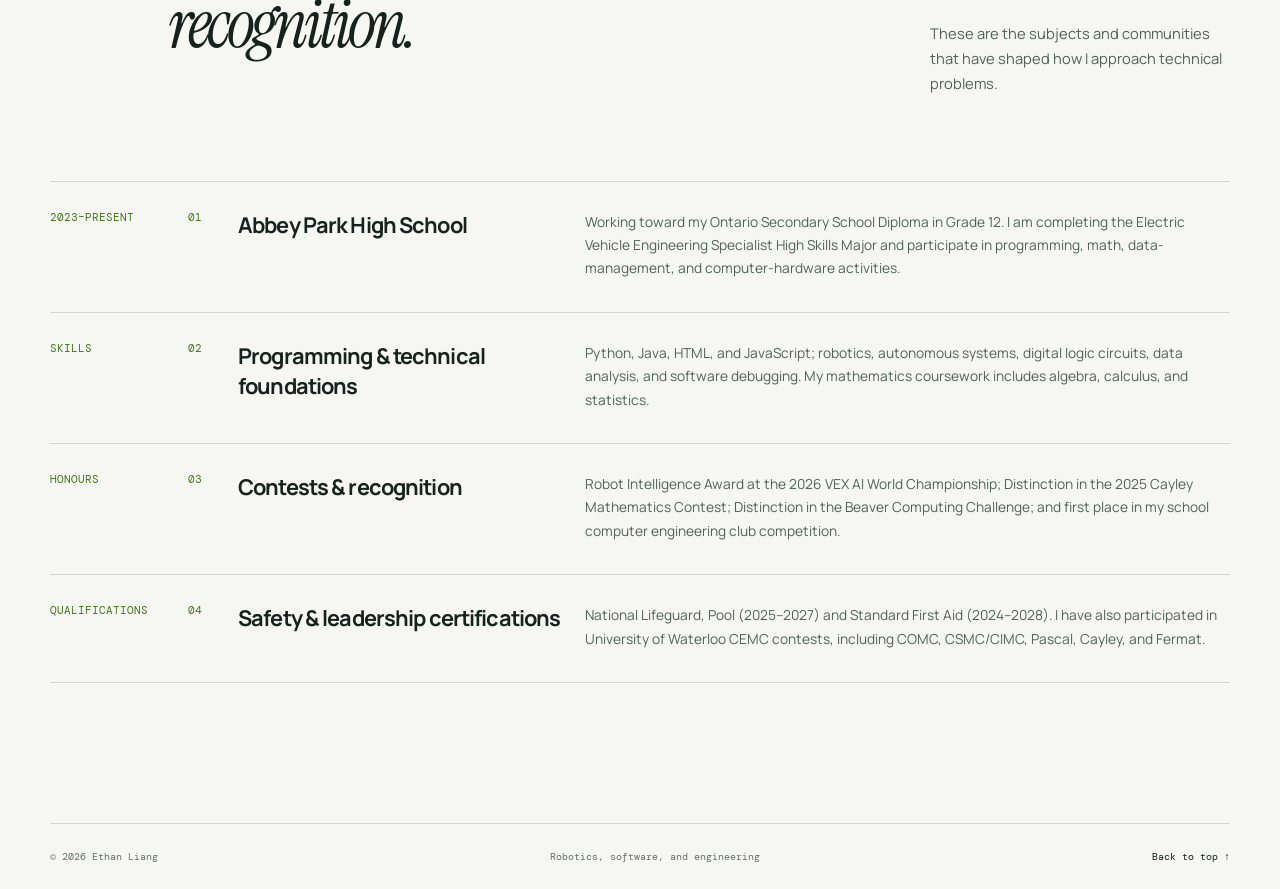
==== commit 8e1b8450: "Add portfolio content and experience details" ====
--- a/pages/about.html
+++ b/pages/about.html
@@ -3,7 +3,8 @@
   <head>
     <meta charset="UTF-8" />
     <meta name="viewport" content="width=device-width, initial-scale=1.0" />
-    <title>About — [YOUR NAME]</title>
+    <meta name="description" content="About Ethan Liang, a Grade 12 student exploring robotics, software, and engineering." />
+    <title>About — Ethan Liang</title>
     <script>(function(){var m;try{m=localStorage.getItem('portfolio-theme')}catch(e){}if(m!=='light'&&m!=='dark'&&m!=='system')m='system';var d=window.matchMedia&&window.matchMedia('(prefers-color-scheme: dark)').matches;document.documentElement.dataset.theme=m==='system'?(d?'dark':'light'):m;document.documentElement.dataset.themeMode=m}())</script>
     <link rel="preconnect" href="https://fonts.googleapis.com" />
     <link rel="preconnect" href="https://fonts.gstatic.com" crossorigin />
@@ -15,18 +16,23 @@
   <body>
     <div class="noise" aria-hidden="true"></div>
     <header class="site-header container">
-      <a class="wordmark" href="../index.html" aria-label="Home">[YN]<span>.</span></a>
+      <a class="wordmark" href="../index.html" aria-label="Home">EL<span>.</span></a>
       <nav aria-label="Primary navigation"><a href="../index.html">Home</a><a href="projects.html">Projects</a><a href="experience.html">Experience</a><a class="is-active" href="about.html">About</a><a href="immersive.html">Immersive</a></nav>
       <div class="site-controls"><button class="motion-toggle" type="button" aria-pressed="false" data-motion-toggle>Motion: on</button><div class="theme-switcher" role="group" aria-label="Colour theme"><button class="theme-choice" type="button" aria-pressed="false" data-theme-choice="light">Light</button><button class="theme-choice" type="button" aria-pressed="false" data-theme-choice="dark">Dark</button><button class="theme-choice" type="button" aria-pressed="false" data-theme-choice="system">System</button></div></div>
     </header>
     <main>
-      <section class="page-hero container reveal"><p class="eyebrow">About</p><h1>A little more <em>context.</em></h1><p>[Introduce yourself in two or three honest sentences. You can discuss what drives your curiosity, not just a list of accomplishments.]</p></section>
+      <section class="page-hero container reveal"><p class="eyebrow">About</p><h1>A little more <em>context.</em></h1><p>I’m a Grade 12 student at Abbey Park High School in Oakville, Ontario. I am interested in computer science, software engineering, and the process of turning an early idea into something a person can use or learn from.</p></section>
       <section class="section container">
-        <div class="section-intro reveal"><h2>What I’m working <em>toward.</em></h2><p>[Describe a current goal, a question you have, or a skill you are growing.]</p></div>
-        <div class="focus-grid"><article class="focus-card reveal"><span>01 / VALUES</span><h3>[WHAT MATTERS TO YOU]</h3><p>[A short, specific value or approach you bring to work.]</p></article><article class="focus-card reveal"><span>02 / OUTSIDE TECH</span><h3>[A REAL INTEREST]</h3><p>[Mention an interest that makes you a more rounded person.]</p></article><article class="focus-card reveal"><span>03 / LET’S CONNECT</span><h3>[YOUR NEXT STEP]</h3><p><a class="text-link" href="mailto:[YOUR EMAIL]">[YOUR EMAIL] ↗</a></p></article></div>
+        <div class="section-intro reveal"><h2>What I’m working <em>toward.</em></h2><p>I want to keep strengthening my programming and systems foundations while building projects that connect software with the physical world.</p></div>
+        <div class="focus-grid"><article class="focus-card reveal"><span>01 / VALUES</span><h3>Make constraints useful</h3><p>Robotics taught me to treat a limitation—whether it is sensor noise, computing power, or time—as a reason to test, clarify, and improve the next version.</p></article><article class="focus-card reveal"><span>02 / OUTSIDE TECH</span><h3>Stay curious and active</h3><p>Outside technical projects, I have participated in competitive swimming, track and field, basketball, and figure drawing.</p></article><article class="focus-card reveal"><span>03 / LET’S CONNECT</span><h3>Start a conversation</h3><p><a class="text-link" href="mailto:ethanliang579@gmail.com">Email me ↗</a><br><br><a class="text-link" href="https://github.com/ethanliang990" target="_blank" rel="noreferrer">GitHub ↗</a></p></article></div>
+      </section>
+      <section class="section container" aria-labelledby="foundations-title">
+        <div class="section-label reveal"><span>02</span><span>Foundations</span></div>
+        <div class="section-intro reveal"><h2 id="foundations-title">Education, skills, and <em>recognition.</em></h2><p>These are the subjects and communities that have shaped how I approach technical problems.</p></div>
+        <ol class="signal-list"><li class="signal-item reveal"><time>2023–PRESENT</time><div><span class="index">01</span><h3>Abbey Park High School</h3><p>Working toward my Ontario Secondary School Diploma in Grade 12. I am completing the Electric Vehicle Engineering Specialist High Skills Major and participate in programming, math, data-management, and computer-hardware activities.</p></div></li><li class="signal-item reveal"><time>SKILLS</time><div><span class="index">02</span><h3>Programming &amp; technical foundations</h3><p>Python, Java, HTML, and JavaScript; robotics, autonomous systems, digital logic circuits, data analysis, and software debugging. My mathematics coursework includes algebra, calculus, and statistics.</p></div></li><li class="signal-item reveal"><time>HONOURS</time><div><span class="index">03</span><h3>Contests &amp; recognition</h3><p>Robot Intelligence Award at the 2026 VEX AI World Championship; Distinction in the 2025 Cayley Mathematics Contest; Distinction in the Beaver Computing Challenge; and first place in my school computer engineering club competition.</p></div></li><li class="signal-item reveal"><time>QUALIFICATIONS</time><div><span class="index">04</span><h3>Safety &amp; leadership certifications</h3><p>National Lifeguard, Pool (2025–2027) and Standard First Aid (2024–2028). I have also participated in University of Waterloo CEMC contests, including COMC, CSMC/CIMC, Pascal, Cayley, and Fermat.</p></div></li></ol>
       </section>
     </main>
-    <footer class="site-footer container"><span>© [YEAR] [YOUR NAME]</span><span>About / template</span><a href="#top" data-to-top>Back to top ↑</a></footer>
+    <footer class="site-footer container"><span>© 2026 Ethan Liang</span><span>Robotics, software, and engineering</span><a href="#top" data-to-top>Back to top ↑</a></footer>
     <script src="../assets/js/main.js"></script>
   </body>
 </html>
